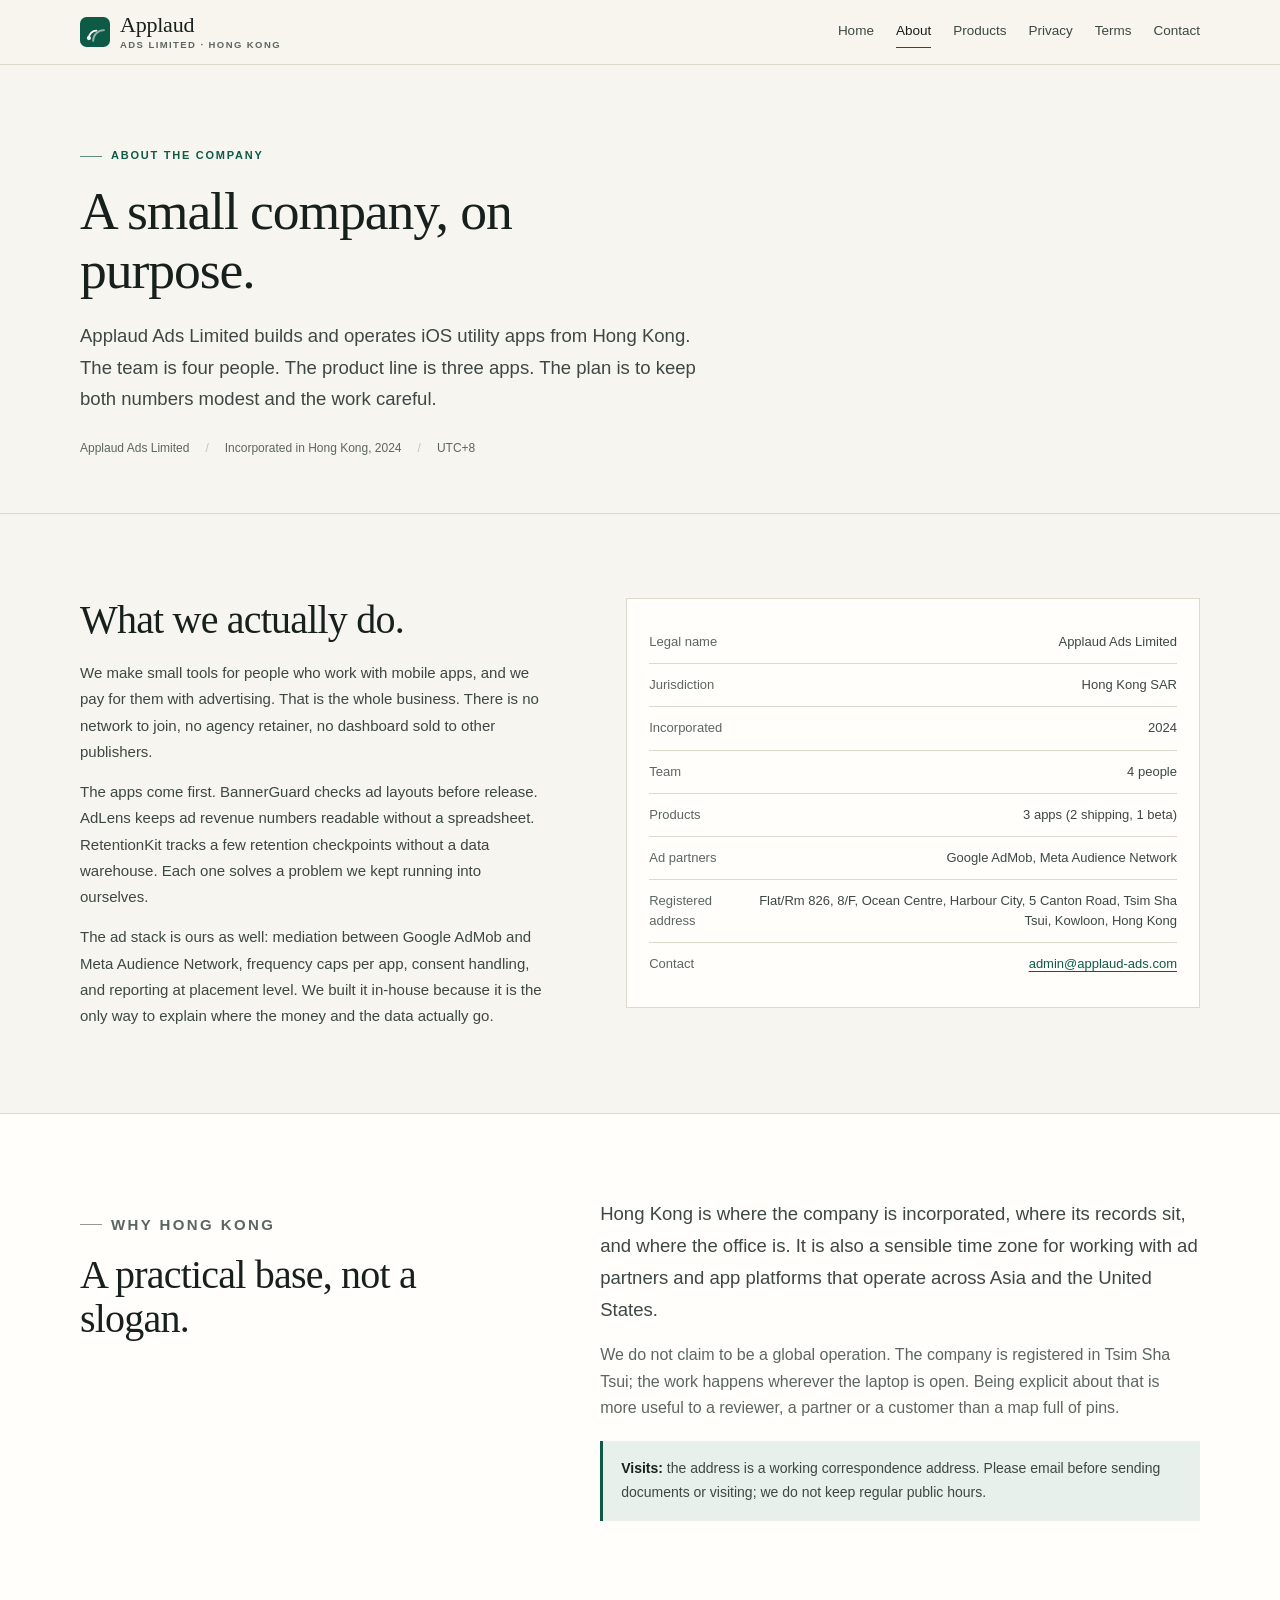
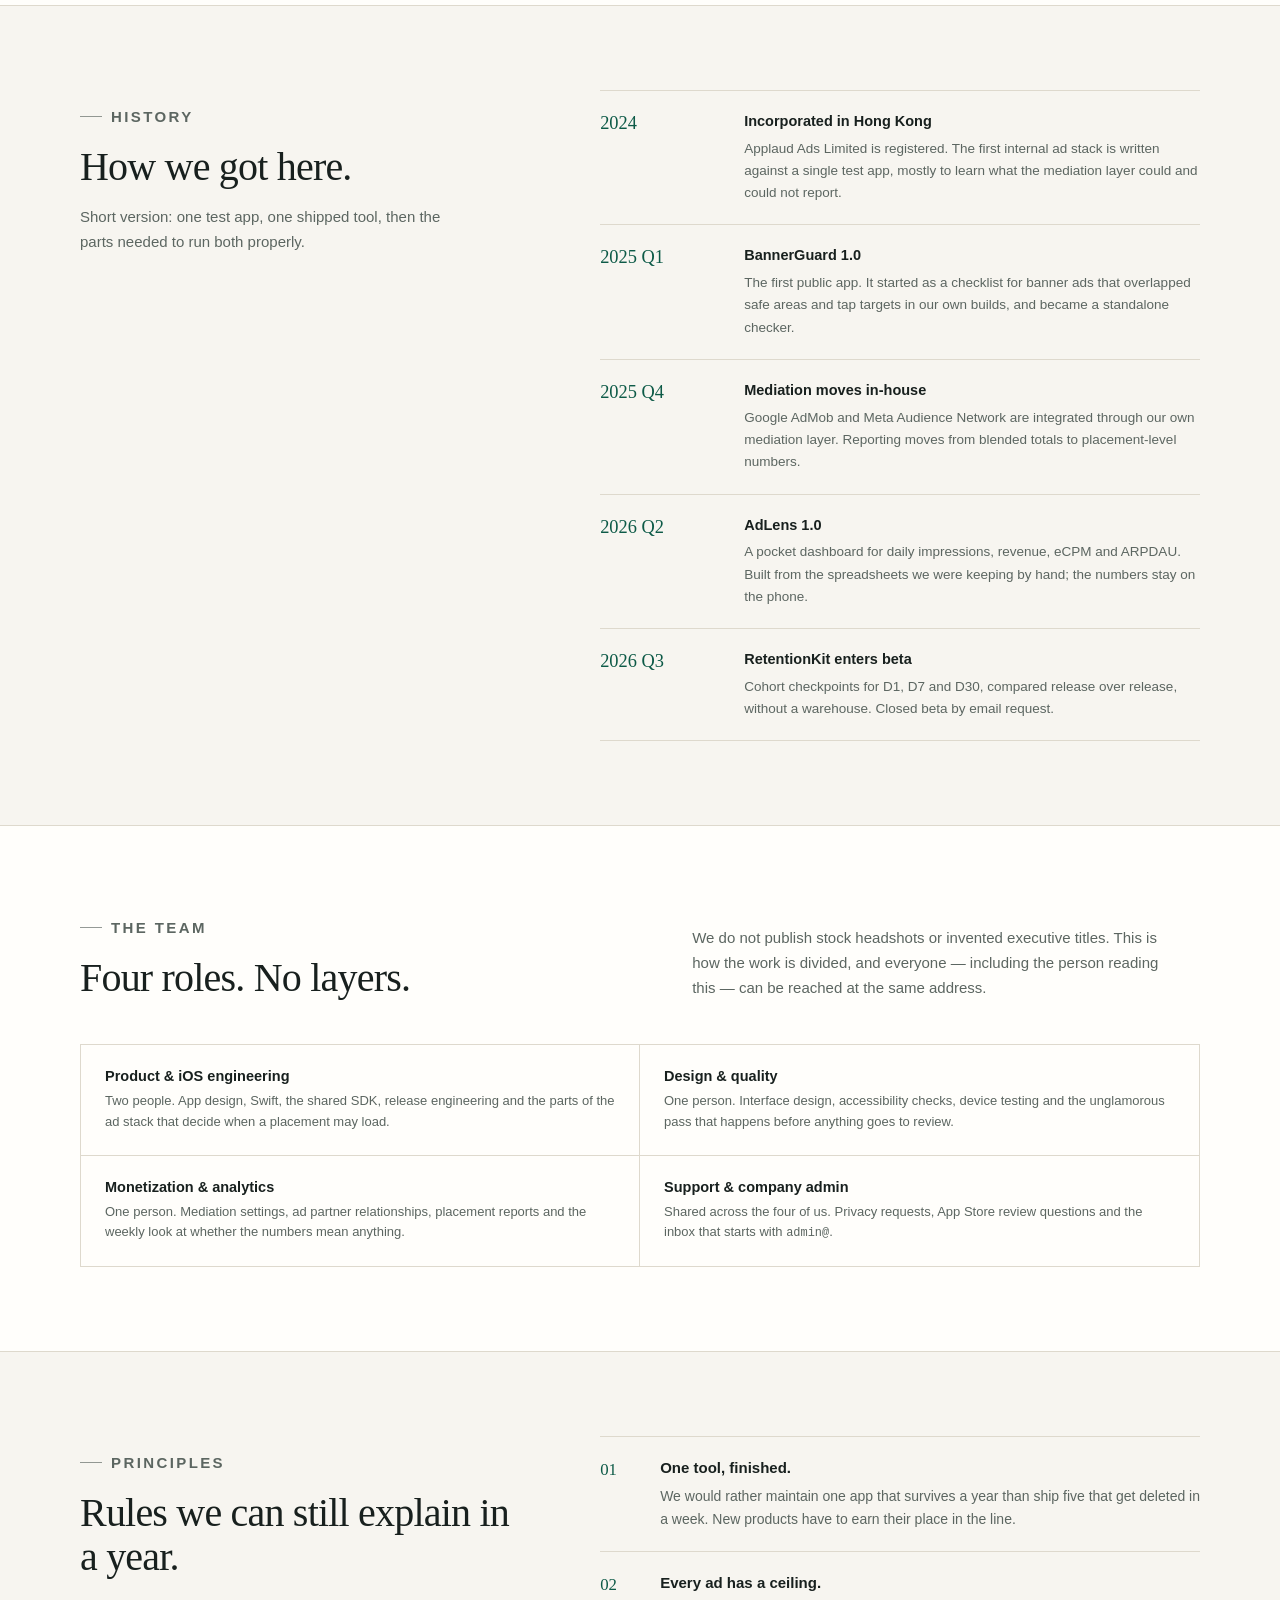
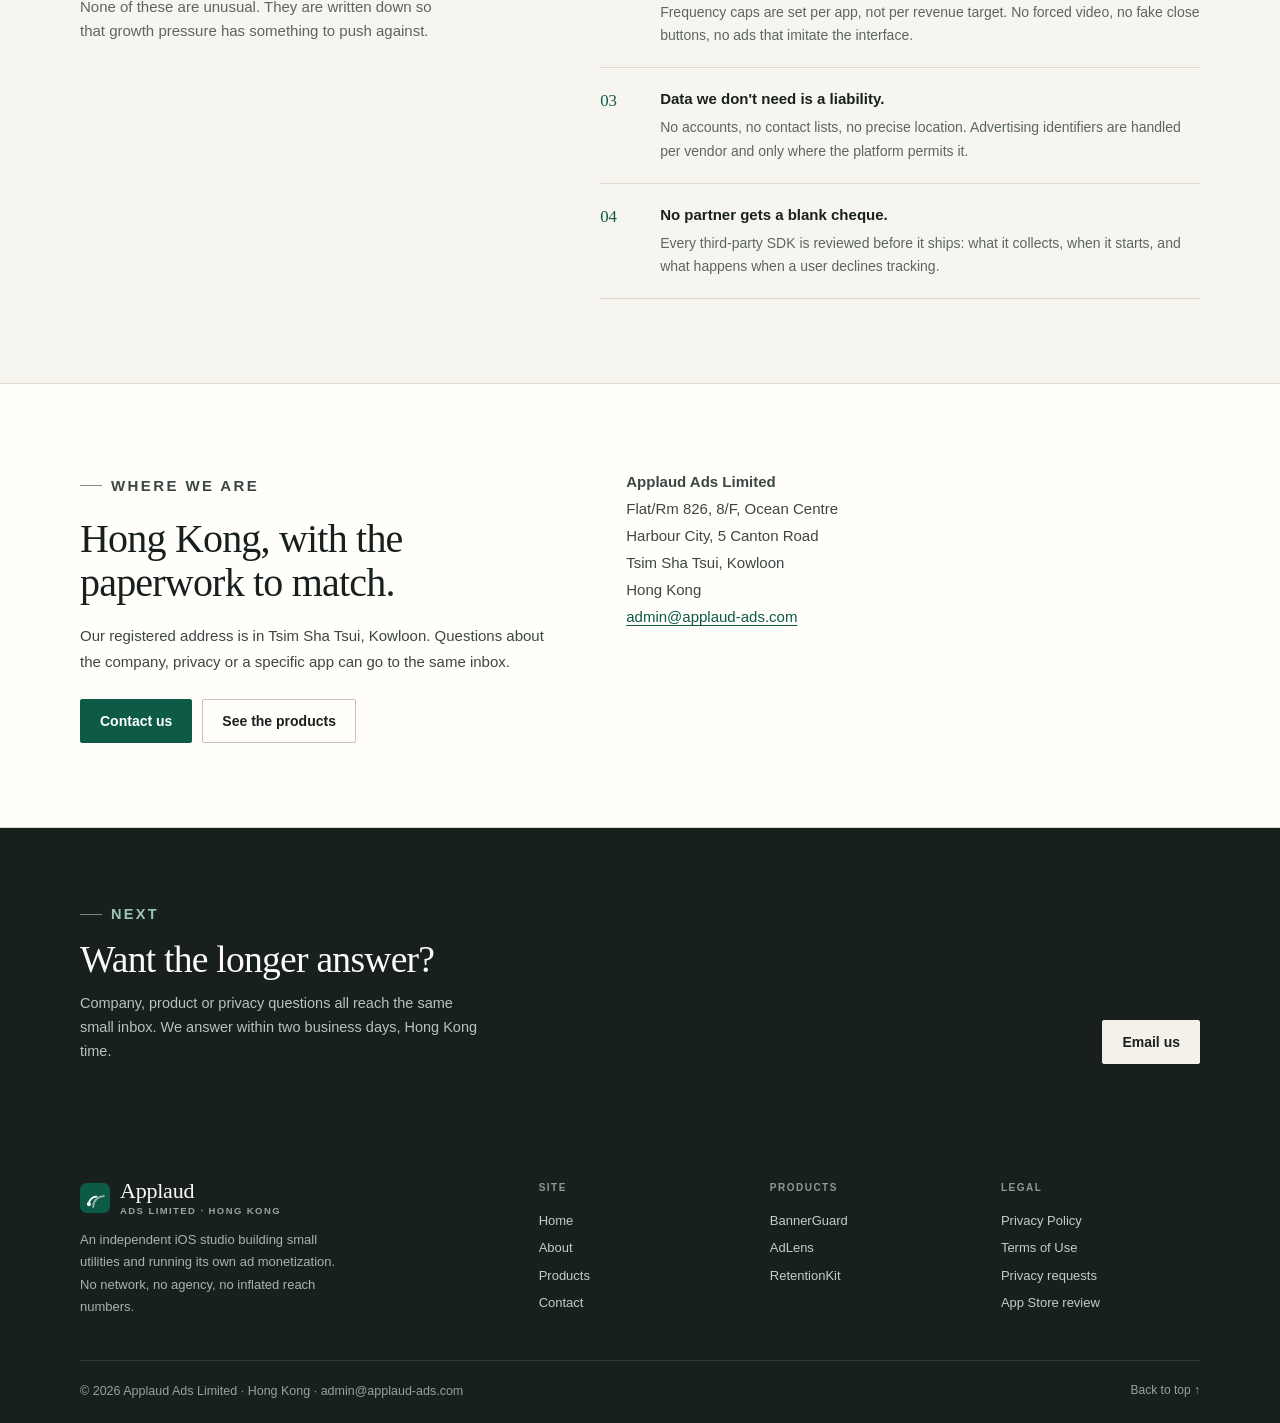
==== about.html @ 91d9319c "Add files via upload" ====
<!DOCTYPE html>
<html lang="en">
<head>
  <meta charset="utf-8">
  <meta name="viewport" content="width=device-width, initial-scale=1">
  <title>About — Applaud Ads Limited</title>
  <meta name="description" content="Applaud Ads Limited is a small Hong Kong company building iOS utility apps and running its own ad monetization. Four people, one office, no inflated reach numbers.">
  <meta name="theme-color" content="#f7f5f0">
  <meta property="og:type" content="website">
  <meta property="og:site_name" content="Applaud Ads Limited">
  <meta property="og:title" content="About — Applaud Ads Limited">
  <meta property="og:description" content="A small Hong Kong company building iOS utility apps and running its own ad monetization.">
  <link rel="icon" href="assets/mark.svg" type="image/svg+xml">
  <link rel="stylesheet" href="assets/styles.css?v=20261018">
</head>
<body id="top">
  <a class="skip-link" href="#main">Skip to content</a>

  <header class="site-header">
    <div class="container header-inner">
      <a class="brand" href="index.html">
        <img src="assets/mark.svg" alt="" width="30" height="30">
        <span>
          <span class="brand-name">Applaud</span>
          <span class="brand-sub">Ads Limited · Hong Kong</span>
        </span>
      </a>
      <nav class="site-nav" aria-label="Primary">
        <a href="index.html">Home</a>
        <a href="about.html" aria-current="page">About</a>
        <a href="products.html">Products</a>
        <a href="privacy.html">Privacy</a>
        <a href="terms.html">Terms</a>
        <a href="contact.html">Contact</a>
      </nav>
    </div>
  </header>

  <main id="main">
    <section class="page-hero">
      <div class="container">
        <p class="eyebrow">About the company</p>
        <h1>A small company, on purpose.</h1>
        <p class="lead">Applaud Ads Limited builds and operates iOS utility apps from Hong Kong. The team is four people. The product line is three apps. The plan is to keep both numbers modest and the work careful.</p>
        <div class="page-hero-meta">
          <span>Applaud Ads Limited</span>
          <span class="sep" aria-hidden="true">/</span>
          <span>Incorporated in Hong Kong, 2024</span>
          <span class="sep" aria-hidden="true">/</span>
          <span>UTC+8</span>
        </div>
      </div>
    </section>

    <section class="section">
      <div class="container about-grid">
        <div>
          <h2>What we actually do.</h2>
          <p>We make small tools for people who work with mobile apps, and we pay for them with advertising. That is the whole business. There is no network to join, no agency retainer, no dashboard sold to other publishers.</p>
          <p>The apps come first. BannerGuard checks ad layouts before release. AdLens keeps ad revenue numbers readable without a spreadsheet. RetentionKit tracks a few retention checkpoints without a data warehouse. Each one solves a problem we kept running into ourselves.</p>
          <p>The ad stack is ours as well: mediation between Google AdMob and Meta Audience Network, frequency caps per app, consent handling, and reporting at placement level. We built it in-house because it is the only way to explain where the money and the data actually go.</p>
        </div>
        <div class="company-card" aria-label="Company details">
          <dl>
            <div class="spec-row">
              <dt>Legal name</dt>
              <dd>Applaud Ads Limited</dd>
            </div>
            <div class="spec-row">
              <dt>Jurisdiction</dt>
              <dd>Hong Kong SAR</dd>
            </div>
            <div class="spec-row">
              <dt>Incorporated</dt>
              <dd>2024</dd>
            </div>
            <div class="spec-row">
              <dt>Team</dt>
              <dd>4 people</dd>
            </div>
            <div class="spec-row">
              <dt>Products</dt>
              <dd>3 apps (2 shipping, 1 beta)</dd>
            </div>
            <div class="spec-row">
              <dt>Ad partners</dt>
              <dd>Google AdMob, Meta Audience Network</dd>
            </div>
            <div class="spec-row">
              <dt>Registered address</dt>
              <dd>Flat/Rm 826, 8/F, Ocean Centre, Harbour City, 5 Canton Road, Tsim Sha Tsui, Kowloon, Hong Kong</dd>
            </div>
            <div class="spec-row">
              <dt>Contact</dt>
              <dd><a href="mailto:admin@applaud-ads.com">admin@applaud-ads.com</a></dd>
            </div>
          </dl>
        </div>
      </div>
    </section>

    <section class="section section--surface">
      <div class="container split">
        <div class="split-head">
          <p class="eyebrow">Why Hong Kong</p>
          <h2>A practical base, not a slogan.</h2>
        </div>
        <div>
          <p class="lead">Hong Kong is where the company is incorporated, where its records sit, and where the office is. It is also a sensible time zone for working with ad partners and app platforms that operate across Asia and the United States.</p>
          <p class="mt-16 muted">We do not claim to be a global operation. The company is registered in Tsim Sha Tsui; the work happens wherever the laptop is open. Being explicit about that is more useful to a reviewer, a partner or a customer than a map full of pins.</p>
          <div class="callout"><strong>Visits:</strong> the address is a working correspondence address. Please email before sending documents or visiting; we do not keep regular public hours.</div>
        </div>
      </div>
    </section>

    <section class="section">
      <div class="container split">
        <div class="split-head">
          <p class="eyebrow">History</p>
          <h2>How we got here.</h2>
          <p>Short version: one test app, one shipped tool, then the parts needed to run both properly.</p>
        </div>
        <ol class="timeline">
          <li>
            <span class="timeline-year">2024</span>
            <div>
              <h3>Incorporated in Hong Kong</h3>
              <p>Applaud Ads Limited is registered. The first internal ad stack is written against a single test app, mostly to learn what the mediation layer could and could not report.</p>
            </div>
          </li>
          <li>
            <span class="timeline-year">2025 Q1</span>
            <div>
              <h3>BannerGuard 1.0</h3>
              <p>The first public app. It started as a checklist for banner ads that overlapped safe areas and tap targets in our own builds, and became a standalone checker.</p>
            </div>
          </li>
          <li>
            <span class="timeline-year">2025 Q4</span>
            <div>
              <h3>Mediation moves in-house</h3>
              <p>Google AdMob and Meta Audience Network are integrated through our own mediation layer. Reporting moves from blended totals to placement-level numbers.</p>
            </div>
          </li>
          <li>
            <span class="timeline-year">2026 Q2</span>
            <div>
              <h3>AdLens 1.0</h3>
              <p>A pocket dashboard for daily impressions, revenue, eCPM and ARPDAU. Built from the spreadsheets we were keeping by hand; the numbers stay on the phone.</p>
            </div>
          </li>
          <li>
            <span class="timeline-year">2026 Q3</span>
            <div>
              <h3>RetentionKit enters beta</h3>
              <p>Cohort checkpoints for D1, D7 and D30, compared release over release, without a warehouse. Closed beta by email request.</p>
            </div>
          </li>
        </ol>
      </div>
    </section>

    <section class="section section--surface">
      <div class="container">
        <div class="section-head">
          <div>
            <p class="eyebrow">The team</p>
            <h2>Four roles. No layers.</h2>
          </div>
          <p>We do not publish stock headshots or invented executive titles. This is how the work is divided, and everyone — including the person reading this — can be reached at the same address.</p>
        </div>

        <div class="role-grid">
          <article class="role">
            <h3>Product &amp; iOS engineering</h3>
            <p>Two people. App design, Swift, the shared SDK, release engineering and the parts of the ad stack that decide when a placement may load.</p>
          </article>
          <article class="role">
            <h3>Design &amp; quality</h3>
            <p>One person. Interface design, accessibility checks, device testing and the unglamorous pass that happens before anything goes to review.</p>
          </article>
          <article class="role">
            <h3>Monetization &amp; analytics</h3>
            <p>One person. Mediation settings, ad partner relationships, placement reports and the weekly look at whether the numbers mean anything.</p>
          </article>
          <article class="role">
            <h3>Support &amp; company admin</h3>
            <p>Shared across the four of us. Privacy requests, App Store review questions and the inbox that starts with <span class="mono">admin@</span>.</p>
          </article>
        </div>
      </div>
    </section>

    <section class="section">
      <div class="container split">
        <div class="split-head">
          <p class="eyebrow">Principles</p>
          <h2>Rules we can still explain in a year.</h2>
          <p>None of these are unusual. They are written down so that growth pressure has something to push against.</p>
        </div>
        <div>
          <div class="principle">
            <span class="principle-num" aria-hidden="true">01</span>
            <div>
              <h3>One tool, finished.</h3>
              <p>We would rather maintain one app that survives a year than ship five that get deleted in a week. New products have to earn their place in the line.</p>
            </div>
          </div>
          <div class="principle">
            <span class="principle-num" aria-hidden="true">02</span>
            <div>
              <h3>Every ad has a ceiling.</h3>
              <p>Frequency caps are set per app, not per revenue target. No forced video, no fake close buttons, no ads that imitate the interface.</p>
            </div>
          </div>
          <div class="principle">
            <span class="principle-num" aria-hidden="true">03</span>
            <div>
              <h3>Data we don't need is a liability.</h3>
              <p>No accounts, no contact lists, no precise location. Advertising identifiers are handled per vendor and only where the platform permits it.</p>
            </div>
          </div>
          <div class="principle">
            <span class="principle-num" aria-hidden="true">04</span>
            <div>
              <h3>No partner gets a blank cheque.</h3>
              <p>Every third-party SDK is reviewed before it ships: what it collects, when it starts, and what happens when a user declines tracking.</p>
            </div>
          </div>
        </div>
      </div>
    </section>

    <section class="section section--surface">
      <div class="container about-grid">
        <div>
          <p class="eyebrow">Where we are</p>
          <h2>Hong Kong, with the paperwork to match.</h2>
          <p>Our registered address is in Tsim Sha Tsui, Kowloon. Questions about the company, privacy or a specific app can go to the same inbox.</p>
          <div class="btn-row mt-24">
            <a class="btn" href="contact.html">Contact us</a>
            <a class="btn btn--ghost" href="products.html">See the products</a>
          </div>
        </div>
        <address class="address">
          <strong>Applaud Ads Limited</strong><br>
          Flat/Rm 826, 8/F, Ocean Centre<br>
          Harbour City, 5 Canton Road<br>
          Tsim Sha Tsui, Kowloon<br>
          Hong Kong<br>
          <a href="mailto:admin@applaud-ads.com">admin@applaud-ads.com</a>
        </address>
      </div>
    </section>

    <section class="cta-band">
      <div class="container cta-band-inner">
        <div>
          <p class="eyebrow">Next</p>
          <h2>Want the longer answer?</h2>
          <p>Company, product or privacy questions all reach the same small inbox. We answer within two business days, Hong Kong time.</p>
        </div>
        <div class="btn-row">
          <a class="btn" href="mailto:admin@applaud-ads.com">Email us</a>
        </div>
      </div>
    </section>
  </main>

  <footer class="site-footer">
    <div class="container">
      <div class="footer-grid">
        <div class="footer-brand">
          <a class="brand" href="index.html">
            <img src="assets/mark.svg" alt="" width="30" height="30">
            <span>
              <span class="brand-name">Applaud</span>
              <span class="brand-sub">Ads Limited · Hong Kong</span>
            </span>
          </a>
          <p>An independent iOS studio building small utilities and running its own ad monetization. No network, no agency, no inflated reach numbers.</p>
        </div>
        <div class="footer-col">
          <h2>Site</h2>
          <a href="index.html">Home</a>
          <a href="about.html">About</a>
          <a href="products.html">Products</a>
          <a href="contact.html">Contact</a>
        </div>
        <div class="footer-col">
          <h2>Products</h2>
          <a href="products.html#banner-guard">BannerGuard</a>
          <a href="products.html#adlens">AdLens</a>
          <a href="products.html#retentionkit">RetentionKit</a>
        </div>
        <div class="footer-col">
          <h2>Legal</h2>
          <a href="privacy.html">Privacy Policy</a>
          <a href="terms.html">Terms of Use</a>
          <a href="contact.html#privacy-requests">Privacy requests</a>
          <a href="contact.html#app-review">App Store review</a>
        </div>
      </div>
      <div class="footer-bottom">
        <p>© 2026 Applaud Ads Limited · Hong Kong · admin@applaud-ads.com</p>
        <a class="back-top" href="#top">Back to top</a>
      </div>
    </div>
  </footer>
</body>
</html>
---- assets/styles.css ----
/* ==========================================================================
   Applaud Ads Limited — static site stylesheet
   Plain CSS. No framework, no JavaScript, no external requests.
   Light editorial theme: warm paper, ink text, one green accent.
   ========================================================================== */

:root {
  --paper: #f7f5f0;
  --paper-2: #efebe2;
  --surface: #fffefb;
  --ink: #18201e;
  --ink-2: #3d4743;
  --muted: #5c6661;
  --line: #ded9cd;
  --line-strong: #c8c2b3;
  --accent: #0d5a47;
  --accent-deep: #08402f;
  --accent-wash: #e8f0eb;
  --warm: #9a6414;
  --max: 1120px;
  --sans: ui-sans-serif, -apple-system, BlinkMacSystemFont, "Segoe UI", Roboto,
    "Helvetica Neue", Arial, "Noto Sans", sans-serif;
  --serif: "Iowan Old Style", "Palatino Linotype", Palatino, "Book Antiqua",
    Georgia, "Times New Roman", serif;
}

*,
*::before,
*::after {
  box-sizing: border-box;
}

html {
  scroll-behavior: smooth;
  -webkit-text-size-adjust: 100%;
  color-scheme: light;
}

body {
  margin: 0;
  background: var(--paper);
  color: var(--ink);
  font-family: var(--sans);
  font-size: 16px;
  line-height: 1.65;
  -webkit-font-smoothing: antialiased;
  -moz-osx-font-smoothing: grayscale;
}

::selection {
  background: var(--accent);
  color: #fff;
}

img,
svg {
  max-width: 100%;
}

h1,
h2,
h3,
h4 {
  font-family: var(--serif);
  font-weight: 400;
  letter-spacing: -0.02em;
  line-height: 1.1;
  margin: 0;
}

h1 {
  font-size: clamp(2.35rem, 5.2vw, 3.85rem);
  max-width: 18ch;
}

h2 {
  font-size: clamp(1.7rem, 3.2vw, 2.5rem);
  max-width: 24ch;
}

h3 {
  font-size: 1.3rem;
  line-height: 1.3;
}

h4 {
  font-size: 1.05rem;
  line-height: 1.4;
}

p {
  margin: 0;
}

a {
  color: var(--accent);
  text-decoration-thickness: 1px;
  text-underline-offset: 3px;
}

a:hover {
  color: var(--accent-deep);
}

ul,
ol {
  margin: 0;
  padding: 0;
}

address {
  font-style: normal;
}

:focus-visible {
  outline: 2px solid var(--accent);
  outline-offset: 3px;
  border-radius: 2px;
}

[id] {
  scroll-margin-top: 96px;
}

/* Layout ------------------------------------------------------------------ */

.container {
  width: min(calc(100% - 40px), var(--max));
  margin-inline: auto;
}

.narrow {
  max-width: 760px;
}

.section {
  padding-block: clamp(48px, 7vw, 84px);
  border-bottom: 1px solid var(--line);
}

.section--flush {
  padding-block: 0;
}

.section--surface {
  background: var(--surface);
}

.section--wash {
  background: var(--accent-wash);
}

.section-head {
  display: grid;
  grid-template-columns: minmax(0, 1fr) minmax(0, 0.9fr);
  gap: 24px 48px;
  align-items: end;
  margin-bottom: clamp(28px, 4vw, 44px);
}

.section-head p {
  color: var(--muted);
  font-size: 15px;
  max-width: 56ch;
}

.section-head--stack {
  display: block;
}

.section-head--stack p {
  margin-top: 14px;
}

.eyebrow {
  display: inline-flex;
  align-items: center;
  gap: 9px;
  margin-bottom: 18px;
  color: var(--accent);
  font-family: var(--sans);
  font-size: 11px;
  font-weight: 600;
  letter-spacing: 0.16em;
  line-height: 1.4;
  text-transform: uppercase;
}

.eyebrow::before {
  content: "";
  width: 22px;
  height: 1px;
  background: currentColor;
  opacity: 0.65;
  flex: none;
}

.lead {
  font-size: clamp(1.02rem, 1.6vw, 1.16rem);
  line-height: 1.72;
  color: var(--ink-2);
}

.muted {
  color: var(--muted);
}

.small {
  font-size: 13px;
}

.mono {
  font-family: ui-monospace, SFMono-Regular, "SF Mono", Consolas,
    "Liberation Mono", monospace;
  font-size: 0.92em;
}

.skip-link {
  position: absolute;
  left: 16px;
  top: -60px;
  z-index: 100;
  padding: 10px 14px;
  background: var(--ink);
  color: #fff;
  font-size: 13px;
  text-decoration: none;
  transition: top 0.15s ease;
}

.skip-link:focus {
  top: 12px;
  color: #fff;
}

/* Buttons & links --------------------------------------------------------- */

.btn {
  display: inline-flex;
  align-items: center;
  justify-content: center;
  gap: 9px;
  min-height: 44px;
  padding: 10px 19px;
  border: 1px solid var(--accent);
  border-radius: 2px;
  background: var(--accent);
  color: #fff;
  font-size: 14px;
  font-weight: 600;
  line-height: 1.3;
  text-decoration: none;
  transition: background 0.18s ease, border-color 0.18s ease,
    color 0.18s ease;
}

.btn:hover {
  background: var(--accent-deep);
  border-color: var(--accent-deep);
  color: #fff;
}

.btn--ghost {
  background: transparent;
  border-color: var(--line-strong);
  color: var(--ink);
}

.btn--ghost:hover {
  background: var(--surface);
  border-color: var(--ink);
  color: var(--ink);
}

.btn-row {
  display: flex;
  flex-wrap: wrap;
  gap: 10px;
}

.text-link {
  display: inline-flex;
  align-items: center;
  gap: 7px;
  font-size: 14px;
  font-weight: 600;
  text-decoration: none;
  border-bottom: 1px solid color-mix(in srgb, var(--accent) 35%, transparent);
  padding-bottom: 2px;
}

.text-link::after {
  content: "\2192";
  transition: transform 0.18s ease;
}

.text-link:hover::after {
  transform: translateX(3px);
}

.text-link--plain {
  border-bottom: 0;
  font-weight: 500;
}

/* Header ------------------------------------------------------------------ */

.site-header {
  position: sticky;
  top: 0;
  z-index: 50;
  background: rgba(247, 245, 240, 0.96);
  border-bottom: 1px solid var(--line);
}

@supports (backdrop-filter: blur(8px)) {
  .site-header {
    background: rgba(247, 245, 240, 0.88);
    backdrop-filter: saturate(140%) blur(8px);
  }
}

.header-inner {
  display: flex;
  align-items: center;
  justify-content: space-between;
  gap: 24px;
  padding-block: 14px;
}

.brand {
  display: inline-flex;
  align-items: center;
  gap: 10px;
  color: var(--ink);
  text-decoration: none;
  flex: none;
}

.brand:hover {
  color: var(--ink);
}

.brand img {
  display: block;
  width: 30px;
  height: 30px;
}

.brand-name {
  display: block;
  font-family: var(--serif);
  font-size: 22px;
  letter-spacing: -0.01em;
  line-height: 1;
}

.brand-sub {
  display: block;
  margin-top: 4px;
  color: var(--muted);
  font-size: 9.5px;
  font-weight: 600;
  letter-spacing: 0.15em;
  line-height: 1;
  text-transform: uppercase;
}

.site-nav {
  display: flex;
  flex-wrap: wrap;
  justify-content: flex-end;
  gap: 2px 22px;
}

.site-nav a {
  padding: 6px 0;
  border-bottom: 1px solid transparent;
  color: var(--ink-2);
  font-size: 13.5px;
  line-height: 1.4;
  text-decoration: none;
}

.site-nav a:hover {
  color: var(--accent);
}

.site-nav a[aria-current="page"] {
  color: var(--ink);
  border-bottom-color: var(--accent);
}

/* Hero -------------------------------------------------------------------- */

.hero {
  padding-block: clamp(46px, 7vw, 82px) clamp(40px, 6vw, 68px);
}

.hero-grid {
  display: grid;
  grid-template-columns: minmax(0, 1.3fr) minmax(280px, 0.7fr);
  gap: clamp(32px, 5vw, 72px);
  align-items: start;
}

.hero h1 {
  margin-bottom: 22px;
}

.hero .lead {
  max-width: 54ch;
  margin-bottom: 28px;
}

.hero-note {
  display: flex;
  align-items: flex-start;
  gap: 9px;
  max-width: 52ch;
  margin-top: 22px;
  color: var(--muted);
  font-size: 13px;
  line-height: 1.6;
}

.hero-note::before {
  content: "";
  flex: none;
  width: 5px;
  height: 5px;
  margin-top: 8px;
  border-radius: 50%;
  background: var(--accent);
}

.status {
  display: inline-flex;
  align-items: center;
  gap: 7px;
  padding: 5px 10px;
  border: 1px solid var(--line);
  border-radius: 999px;
  background: var(--surface);
  color: var(--ink-2);
  font-size: 11.5px;
  font-weight: 500;
  letter-spacing: 0.02em;
  line-height: 1.4;
  white-space: nowrap;
}

.status::before {
  content: "";
  width: 6px;
  height: 6px;
  border-radius: 50%;
  background: var(--accent);
}

.status--warm::before {
  background: var(--warm);
}

/* Fact sheet -------------------------------------------------------------- */

.fact-card {
  border: 1px solid var(--line);
  background: var(--surface);
  padding: 22px 24px 8px;
}

.fact-card-title {
  display: flex;
  align-items: center;
  justify-content: space-between;
  gap: 12px;
  margin-bottom: 4px;
  padding-bottom: 14px;
  border-bottom: 1px solid var(--line-strong);
}

.fact-card-title h2 {
  font-family: var(--sans);
  font-size: 10.5px;
  font-weight: 600;
  letter-spacing: 0.16em;
  line-height: 1.4;
  text-transform: uppercase;
  color: var(--muted);
}

.fact-list {
  margin: 0;
}

.fact-row {
  display: grid;
  grid-template-columns: 92px minmax(0, 1fr);
  gap: 12px;
  padding: 11px 0;
  border-bottom: 1px solid var(--line);
  font-size: 13px;
  line-height: 1.55;
}

.fact-row:last-child {
  border-bottom: 0;
}

.fact-row dt {
  color: var(--muted);
  font-size: 10.5px;
  font-weight: 600;
  letter-spacing: 0.1em;
  line-height: 1.9;
  text-transform: uppercase;
}

.fact-row dd {
  margin: 0;
  color: var(--ink-2);
}

/* Stat strip -------------------------------------------------------------- */

.stat-strip {
  display: grid;
  grid-template-columns: repeat(4, minmax(0, 1fr));
  background: var(--surface);
  border-block: 1px solid var(--line);
}

.stat {
  padding: 20px 24px;
  border-right: 1px solid var(--line);
}

.stat:last-child {
  border-right: 0;
}

.stat b {
  display: block;
  font-family: var(--serif);
  font-size: 1.9rem;
  font-weight: 400;
  letter-spacing: -0.02em;
  line-height: 1;
}

.stat span {
  display: block;
  margin-top: 7px;
  color: var(--muted);
  font-size: 10.5px;
  font-weight: 600;
  letter-spacing: 0.13em;
  line-height: 1.5;
  text-transform: uppercase;
}

/* Feature cards ----------------------------------------------------------- */

.card-grid {
  display: grid;
  grid-template-columns: repeat(3, minmax(0, 1fr));
  border: 1px solid var(--line);
  background: var(--surface);
}

.feature {
  position: relative;
  display: flex;
  flex-direction: column;
  padding: 28px 26px 26px;
  border-right: 1px solid var(--line);
}

.feature:last-child {
  border-right: 0;
}

.feature-index {
  position: absolute;
  top: 25px;
  right: 26px;
  color: var(--line-strong);
  font-family: var(--serif);
  font-size: 1.1rem;
  line-height: 1;
}

.icon {
  display: block;
  width: 24px;
  height: 24px;
  margin-bottom: 24px;
  color: var(--accent);
}

.feature h3 {
  margin-bottom: 10px;
}

.feature p {
  color: var(--muted);
  font-size: 14.5px;
  line-height: 1.65;
}

.feature-meta {
  margin-top: 18px;
  padding-top: 14px;
  border-top: 1px solid var(--line);
  color: var(--ink-2);
  font-size: 12.5px;
  line-height: 1.6;
}

.feature-meta span {
  display: block;
  margin-bottom: 3px;
  color: var(--muted);
  font-size: 10px;
  font-weight: 600;
  letter-spacing: 0.12em;
  text-transform: uppercase;
}

/* Product cards ----------------------------------------------------------- */

.product-grid {
  display: grid;
  grid-template-columns: repeat(3, minmax(0, 1fr));
  gap: 18px;
}

.product-card {
  display: flex;
  flex-direction: column;
  padding: 24px;
  border: 1px solid var(--line);
  background: var(--surface);
  transition: border-color 0.18s ease, transform 0.18s ease;
}

.product-card:hover {
  border-color: var(--line-strong);
  transform: translateY(-2px);
}

.product-top {
  display: flex;
  align-items: flex-start;
  justify-content: space-between;
  gap: 10px;
  margin-bottom: 22px;
}

.product-name {
  font-family: var(--serif);
  font-size: 1.5rem;
  line-height: 1.1;
}

.product-tagline {
  margin-bottom: 12px;
  font-family: var(--serif);
  font-size: 1.12rem;
  line-height: 1.35;
  color: var(--ink);
}

.product-card p {
  color: var(--muted);
  font-size: 14px;
  line-height: 1.65;
}

.product-foot {
  display: flex;
  align-items: center;
  justify-content: space-between;
  gap: 12px;
  margin-top: auto;
  padding-top: 22px;
}

.product-spec {
  color: var(--muted);
  font-size: 11.5px;
  letter-spacing: 0.02em;
}

/* Split / principles ------------------------------------------------------ */

.split {
  display: grid;
  grid-template-columns: minmax(0, 0.85fr) minmax(0, 1.15fr);
  gap: clamp(32px, 6vw, 80px);
  align-items: start;
}

.split-head p {
  margin-top: 16px;
  color: var(--muted);
  font-size: 15px;
  max-width: 44ch;
}

.principle {
  display: grid;
  grid-template-columns: 42px minmax(0, 1fr);
  gap: 18px;
  padding: 20px 0;
  border-top: 1px solid var(--line);
}

.principle:last-child {
  border-bottom: 1px solid var(--line);
}

.principle-num {
  color: var(--accent);
  font-family: var(--serif);
  font-size: 1.05rem;
  line-height: 1.5;
}

.principle h3 {
  margin-bottom: 6px;
  font-family: var(--sans);
  font-size: 15px;
  font-weight: 650;
  letter-spacing: 0;
  line-height: 1.5;
}

.principle p {
  color: var(--muted);
  font-size: 14px;
  line-height: 1.65;
}

/* Log --------------------------------------------------------------------- */

.log {
  border-top: 1px solid var(--line-strong);
}

.log-row {
  display: grid;
  grid-template-columns: 120px minmax(0, 1fr);
  gap: 24px;
  padding: 15px 0;
  border-bottom: 1px solid var(--line);
}

.log-date {
  color: var(--muted);
  font-family: ui-monospace, SFMono-Regular, Consolas, monospace;
  font-size: 11.5px;
  letter-spacing: 0.02em;
  line-height: 1.8;
}

.log-row p {
  color: var(--ink-2);
  font-size: 14px;
}

/* Contrast (what we are / not) ------------------------------------------- */

.contrast {
  display: grid;
  grid-template-columns: 1fr 1fr;
  border: 1px solid var(--line);
  background: var(--surface);
}

.contrast > div {
  padding: 28px;
}

.contrast > div + div {
  border-left: 1px solid var(--line);
}

.contrast h2 {
  margin-bottom: 16px;
  font-family: var(--sans);
  font-size: 11px;
  font-weight: 600;
  letter-spacing: 0.15em;
  line-height: 1.4;
  text-transform: uppercase;
  color: var(--muted);
}

.check-list {
  list-style: none;
}

.check-list li {
  position: relative;
  margin: 9px 0;
  padding-left: 23px;
  color: var(--ink-2);
  font-size: 14.5px;
  line-height: 1.6;
}

.check-list li::before {
  position: absolute;
  left: 0;
  top: 0;
  color: var(--accent);
  font-size: 13px;
}

.check-list--yes li::before {
  content: "\2713";
}

.check-list--no li::before {
  content: "\2014";
  color: var(--muted);
}

/* CTA band ---------------------------------------------------------------- */

.cta-band {
  background: var(--ink);
  color: #e7e9e5;
  padding-block: clamp(40px, 6vw, 64px);
}

.cta-band-inner {
  display: flex;
  flex-wrap: wrap;
  align-items: flex-end;
  justify-content: space-between;
  gap: 28px;
}

.cta-band .eyebrow {
  color: #9dc5b5;
  margin-bottom: 14px;
}

.cta-band h2 {
  max-width: 22ch;
  color: #fbfaf6;
  font-size: clamp(1.65rem, 3vw, 2.35rem);
}

.cta-band p {
  max-width: 50ch;
  margin-top: 12px;
  color: #b8c1bc;
  font-size: 14.5px;
}

.cta-band .btn {
  border-color: #f3f1ea;
  background: #f3f1ea;
  color: var(--ink);
}

.cta-band .btn:hover {
  background: #fff;
  border-color: #fff;
  color: var(--ink);
}

/* Page hero --------------------------------------------------------------- */

.page-hero {
  padding-block: clamp(44px, 6.5vw, 74px) clamp(34px, 5vw, 54px);
  border-bottom: 1px solid var(--line);
}

.page-hero h1 {
  font-size: clamp(2.2rem, 4.6vw, 3.35rem);
  max-width: 20ch;
}

.page-hero .lead {
  max-width: 62ch;
  margin-top: 20px;
}

.page-hero-meta {
  display: flex;
  flex-wrap: wrap;
  align-items: center;
  gap: 10px 16px;
  margin-top: 24px;
  color: var(--muted);
  font-size: 12px;
}

.page-hero-meta .sep {
  color: var(--line-strong);
}

/* Product detail ---------------------------------------------------------- */

.product-block {
  padding-block: clamp(40px, 6vw, 64px);
  border-bottom: 1px solid var(--line);
}

.product-block:last-of-type {
  border-bottom: 0;
  padding-bottom: 0;
}

.product-head {
  display: grid;
  grid-template-columns: minmax(0, 1.15fr) minmax(280px, 0.85fr);
  gap: clamp(28px, 5vw, 64px);
  align-items: start;
}

.product-head h2 {
  margin: 4px 0 10px;
  font-size: clamp(2rem, 4vw, 2.9rem);
  max-width: none;
}

.product-head .lead {
  margin-bottom: 16px;
}

.product-body {
  margin-top: 8px;
  color: var(--muted);
  font-size: 14.5px;
  line-height: 1.7;
}

.tag-row {
  display: flex;
  flex-wrap: wrap;
  gap: 7px;
  margin-top: 20px;
}

.tag {
  padding: 4px 9px;
  border: 1px solid var(--line);
  border-radius: 2px;
  background: var(--paper);
  color: var(--muted);
  font-size: 10.5px;
  font-weight: 600;
  letter-spacing: 0.08em;
  line-height: 1.5;
  text-transform: uppercase;
}

.spec-panel {
  border: 1px solid var(--line);
  background: var(--surface);
  padding: 18px 22px 6px;
}

.spec-panel h3 {
  margin-bottom: 6px;
  font-family: var(--sans);
  font-size: 10.5px;
  font-weight: 600;
  letter-spacing: 0.15em;
  line-height: 1.5;
  text-transform: uppercase;
  color: var(--muted);
}

.spec-row {
  display: flex;
  align-items: baseline;
  justify-content: space-between;
  gap: 16px;
  padding: 9px 0;
  border-bottom: 1px solid var(--line);
  font-size: 13px;
  line-height: 1.55;
}

.spec-row:last-child {
  border-bottom: 0;
}

.spec-row dt {
  color: var(--muted);
}

.spec-row dd {
  margin: 0;
  text-align: right;
  color: var(--ink-2);
}

.detail-grid {
  display: grid;
  grid-template-columns: 1fr 1fr;
  gap: clamp(24px, 4vw, 56px);
  margin-top: clamp(28px, 4vw, 42px);
  padding-top: clamp(24px, 4vw, 34px);
  border-top: 1px solid var(--line);
}

.detail-grid h3 {
  margin-bottom: 12px;
  font-family: var(--sans);
  font-size: 11px;
  font-weight: 600;
  letter-spacing: 0.14em;
  line-height: 1.5;
  text-transform: uppercase;
  color: var(--muted);
}

.detail-grid p,
.detail-grid li {
  color: var(--ink-2);
  font-size: 14px;
  line-height: 1.7;
}

.detail-grid ul {
  list-style: none;
}

.detail-grid li {
  position: relative;
  margin: 7px 0;
  padding-left: 17px;
}

.detail-grid li::before {
  content: "";
  position: absolute;
  left: 0;
  top: 10px;
  width: 4px;
  height: 4px;
  border-radius: 50%;
  background: var(--accent);
}

/* Tables ------------------------------------------------------------------ */

.table-wrap {
  overflow-x: auto;
  border: 1px solid var(--line);
  background: var(--surface);
}

table.data {
  width: 100%;
  border-collapse: collapse;
  font-size: 13.5px;
  line-height: 1.6;
}

table.data caption {
  padding: 14px 16px;
  border-bottom: 1px solid var(--line);
  color: var(--muted);
  font-size: 12px;
  text-align: left;
  caption-side: top;
}

table.data th {
  padding: 11px 16px;
  border-bottom: 1px solid var(--line-strong);
  background: var(--paper-2);
  color: var(--muted);
  font-size: 10.5px;
  font-weight: 600;
  letter-spacing: 0.1em;
  text-align: left;
  text-transform: uppercase;
  vertical-align: bottom;
}

table.data td {
  padding: 13px 16px;
  border-bottom: 1px solid var(--line);
  color: var(--ink-2);
  vertical-align: top;
}

table.data tr:last-child td {
  border-bottom: 0;
}

table.data td strong {
  color: var(--ink);
  font-weight: 600;
}

table.data .nowrap {
  white-space: nowrap;
}

/* FAQ --------------------------------------------------------------------- */

.faq-list {
  border-top: 1px solid var(--line-strong);
}

details.faq {
  border-bottom: 1px solid var(--line);
}

details.faq summary {
  display: flex;
  align-items: flex-start;
  justify-content: space-between;
  gap: 24px;
  padding: 17px 0;
  color: var(--ink);
  cursor: pointer;
  font-size: 15px;
  font-weight: 600;
  line-height: 1.5;
  list-style: none;
}

details.faq summary::-webkit-details-marker {
  display: none;
}

details.faq summary::after {
  content: "+";
  flex: none;
  color: var(--accent);
  font-family: var(--sans);
  font-size: 19px;
  font-weight: 400;
  line-height: 1.2;
}

details.faq[open] summary::after {
  content: "\2212";
}

details.faq p {
  max-width: 72ch;
  padding: 0 0 20px;
  color: var(--muted);
  font-size: 14px;
  line-height: 1.7;
}

details.faq p + p {
  padding-top: 0;
  margin-top: -8px;
}

details.faq a {
  color: var(--accent);
}

/* Callouts, notes --------------------------------------------------------- */

.callout {
  margin-top: 20px;
  padding: 16px 18px;
  border-left: 3px solid var(--accent);
  background: var(--accent-wash);
  color: var(--ink-2);
  font-size: 14px;
  line-height: 1.7;
}

.callout strong {
  color: var(--ink);
}

.summary-box {
  margin-top: 26px;
  padding: 24px 26px;
  border: 1px solid var(--line);
  background: var(--surface);
}

.summary-box h2 {
  margin-bottom: 12px;
  font-family: var(--sans);
  font-size: 11px;
  font-weight: 600;
  letter-spacing: 0.15em;
  line-height: 1.5;
  text-transform: uppercase;
  color: var(--accent);
}

.summary-box ul {
  list-style: none;
}

.summary-box li {
  position: relative;
  margin: 7px 0;
  padding-left: 20px;
  color: var(--ink-2);
  font-size: 14px;
  line-height: 1.65;
}

.summary-box li::before {
  content: "";
  position: absolute;
  left: 0;
  top: 9px;
  width: 5px;
  height: 5px;
  border-radius: 50%;
  border: 1px solid var(--accent);
}

/* About ------------------------------------------------------------------- */

.about-grid {
  display: grid;
  grid-template-columns: minmax(0, 0.9fr) minmax(0, 1.1fr);
  gap: clamp(32px, 6vw, 80px);
  align-items: start;
}

.about-grid h2 {
  margin-bottom: 18px;
}

.about-grid p + p {
  margin-top: 14px;
}

.about-grid p {
  color: var(--ink-2);
  font-size: 15px;
  line-height: 1.75;
}

.company-card {
  border: 1px solid var(--line);
  background: var(--surface);
  padding: 6px 22px;
}

.company-card .spec-row {
  padding: 11px 0;
}

.role-grid {
  display: grid;
  grid-template-columns: repeat(2, minmax(0, 1fr));
  border: 1px solid var(--line);
  background: var(--surface);
}

.role {
  padding: 22px 24px;
  border-bottom: 1px solid var(--line);
}

.role:nth-child(odd) {
  border-right: 1px solid var(--line);
}

.role:nth-last-child(-n + 2) {
  border-bottom: 0;
}

.role h3 {
  margin-bottom: 5px;
  font-family: var(--sans);
  font-size: 14.5px;
  font-weight: 650;
  letter-spacing: 0;
}

.role p {
  color: var(--muted);
  font-size: 13px;
  line-height: 1.6;
}

.timeline {
  list-style: none;
}

.timeline li {
  display: grid;
  grid-template-columns: 120px minmax(0, 1fr);
  gap: 24px;
  padding: 20px 0;
  border-top: 1px solid var(--line);
}

.timeline li:last-child {
  border-bottom: 1px solid var(--line);
}

.timeline-year {
  color: var(--accent);
  font-family: var(--serif);
  font-size: 1.15rem;
  line-height: 1.4;
}

.timeline h3 {
  margin-bottom: 5px;
  font-family: var(--sans);
  font-size: 14.5px;
  font-weight: 650;
  letter-spacing: 0;
  line-height: 1.5;
}

.timeline p {
  color: var(--muted);
  font-size: 13.5px;
  line-height: 1.65;
}

/* Contact ----------------------------------------------------------------- */

.contact-grid {
  display: grid;
  grid-template-columns: minmax(0, 1.05fr) minmax(0, 0.95fr);
  border: 1px solid var(--line);
  background: var(--surface);
}

.contact-main,
.contact-side {
  padding: clamp(24px, 4vw, 36px);
}

.contact-side {
  border-left: 1px solid var(--line);
  background: var(--paper-2);
}

.contact-label {
  margin-bottom: 12px;
  color: var(--muted);
  font-size: 10.5px;
  font-weight: 600;
  letter-spacing: 0.14em;
  line-height: 1.5;
  text-transform: uppercase;
}

.email-link {
  display: inline-block;
  font-family: var(--serif);
  font-size: clamp(1.45rem, 3vw, 2rem);
  letter-spacing: -0.02em;
  line-height: 1.25;
  text-decoration: none;
  border-bottom: 1px solid var(--line-strong);
  padding-bottom: 5px;
  overflow-wrap: anywhere;
}

.contact-main p {
  margin-top: 16px;
  color: var(--muted);
  font-size: 14px;
  line-height: 1.7;
}

.contact-list {
  margin-top: 26px;
  border-top: 1px solid var(--line);
}

.contact-list a,
.contact-list span {
  display: block;
}

.contact-item {
  padding: 13px 0;
  border-bottom: 1px solid var(--line);
}

.contact-item b {
  display: block;
  margin-bottom: 3px;
  color: var(--ink);
  font-size: 13px;
  font-weight: 600;
  letter-spacing: 0;
}

.contact-item span {
  color: var(--muted);
  font-size: 13px;
  line-height: 1.6;
  text-decoration: none;
}

.contact-item a {
  display: inline-block;
  margin-top: 5px;
  color: var(--accent);
  font-size: 13px;
  font-weight: 500;
  line-height: 1.6;
  text-decoration: underline;
  text-decoration-thickness: 1px;
  text-underline-offset: 3px;
}

.contact-item a:hover {
  color: var(--accent);
}

.address {
  color: var(--ink-2);
  font-size: 15px;
  line-height: 1.8;
}

.contact-side .address {
  margin-bottom: 18px;
}

.coordinates {
  padding-top: 16px;
  border-top: 1px solid var(--line-strong);
  color: var(--muted);
  font-family: ui-monospace, SFMono-Regular, Consolas, monospace;
  font-size: 11.5px;
  letter-spacing: 0.02em;
}

.contact-side p {
  margin-top: 12px;
  color: var(--muted);
  font-size: 13px;
  line-height: 1.7;
}

/* Policy -------------------------------------------------------------- */

.policy-grid {
  display: grid;
  grid-template-columns: 232px minmax(0, 1fr);
  gap: clamp(32px, 6vw, 70px);
  align-items: start;
}

.toc {
  position: sticky;
  top: 92px;
  padding-top: 4px;
  font-size: 12.5px;
  line-height: 1.5;
}

.toc h2 {
  margin-bottom: 12px;
  font-family: var(--sans);
  font-size: 10.5px;
  font-weight: 600;
  letter-spacing: 0.14em;
  line-height: 1.5;
  text-transform: uppercase;
  color: var(--muted);
}

.toc ol {
  list-style: none;
  border-top: 1px solid var(--line);
}

.toc li {
  border-bottom: 1px solid var(--line);
}

.toc a {
  display: block;
  padding: 7px 0;
  color: var(--muted);
  text-decoration: none;
}

.toc a:hover {
  color: var(--accent);
}

.prose {
  max-width: 760px;
}

.prose > p {
  margin-top: 14px;
  color: var(--ink-2);
  font-size: 15px;
  line-height: 1.75;
}

.prose h2 {
  margin-top: 42px;
  padding-top: 26px;
  border-top: 1px solid var(--line);
  font-size: 1.55rem;
  max-width: none;
}

.prose h3 {
  margin-top: 24px;
  font-family: var(--sans);
  font-size: 14.5px;
  font-weight: 650;
  letter-spacing: 0;
  line-height: 1.5;
}

.prose p + p {
  margin-top: 12px;
}

.prose ul,
.prose ol {
  margin-top: 12px;
  padding-left: 22px;
}

.prose ul li,
.prose ol li {
  margin: 7px 0;
  padding-left: 2px;
  color: var(--ink-2);
  font-size: 14.5px;
  line-height: 1.7;
}

.prose ul li::marker {
  color: var(--accent);
}

.prose a {
  color: var(--accent);
}

.prose table {
  margin-top: 16px;
}

.prose .table-wrap {
  margin-top: 16px;
}

.prose .callout {
  margin-top: 18px;
}

.prose .summary-box {
  margin-top: 20px;
}

.prose .summary-box h2 {
  margin: 0 0 12px;
  padding-top: 0;
  border-top: 0;
  color: var(--accent);
  font-family: var(--sans);
  font-size: 11px;
  font-weight: 600;
  letter-spacing: 0.15em;
  line-height: 1.5;
  text-transform: uppercase;
}

.prose .summary-box ul {
  margin-top: 0;
  padding-left: 0;
  list-style: none;
}

.prose .summary-box li {
  padding-left: 20px;
  font-size: 14px;
  line-height: 1.65;
}

.prose .summary-box li::before {
  content: "";
}

.prose-footer {
  margin-top: 40px;
  padding-top: 20px;
  border-top: 1px solid var(--line-strong);
  color: var(--muted);
  font-size: 12.5px;
  line-height: 1.7;
}

/* Footer ------------------------------------------------------------------ */

.site-footer {
  background: var(--ink);
  color: #c3ccc7;
  padding-block: 52px 22px;
}

.footer-grid {
  display: grid;
  grid-template-columns: minmax(0, 1.5fr) repeat(3, minmax(0, 0.7fr));
  gap: 32px;
}

.footer-brand {
  padding-right: 24px;
}

.footer-brand .brand {
  color: #fbfaf6;
  margin-bottom: 14px;
}

.footer-brand .brand:hover {
  color: #fff;
}

.footer-brand .brand-sub {
  color: #98a49e;
}

.footer-brand p {
  max-width: 38ch;
  color: #a8b3ad;
  font-size: 13px;
  line-height: 1.7;
}

.footer-col h2 {
  margin-bottom: 12px;
  color: #8e9a94;
  font-family: var(--sans);
  font-size: 10px;
  font-weight: 600;
  letter-spacing: 0.15em;
  line-height: 1.5;
  text-transform: uppercase;
}

.footer-col a {
  display: block;
  padding: 4px 0;
  color: #c3ccc7;
  font-size: 13px;
  line-height: 1.5;
  text-decoration: none;
}

.footer-col a:hover {
  color: #fff;
}

.footer-bottom {
  display: flex;
  flex-wrap: wrap;
  align-items: center;
  justify-content: space-between;
  gap: 10px 24px;
  margin-top: 42px;
  padding-top: 20px;
  border-top: 1px solid #313b37;
  color: #96a29c;
  font-size: 12.5px;
  line-height: 1.6;
}

.footer-bottom a {
  color: #96a29c;
  text-decoration: none;
}

.footer-bottom a:hover {
  color: #fff;
  text-decoration: underline;
}

.back-top {
  color: #96a29c;
  font-size: 12px;
  text-decoration: none;
  white-space: nowrap;
}

.back-top::after {
  content: " \2191";
}

/* Utilities --------------------------------------------------------------- */

.mt-0 {
  margin-top: 0;
}

.mt-8 {
  margin-top: 8px;
}

.mt-16 {
  margin-top: 16px;
}

.mt-24 {
  margin-top: 24px;
}

.mt-32 {
  margin-top: 32px;
}

.mt-40 {
  margin-top: 40px;
}

.rule {
  height: 1px;
  margin-block: 30px;
  border: 0;
  background: var(--line);
}

.hide-visually {
  position: absolute;
  width: 1px;
  height: 1px;
  padding: 0;
  margin: -1px;
  overflow: hidden;
  clip: rect(0 0 0 0);
  white-space: nowrap;
  border: 0;
}

/* Responsive -------------------------------------------------------------- */

@media (max-width: 980px) {
  .hero-grid {
    grid-template-columns: minmax(0, 1fr);
    gap: 34px;
  }

  .fact-card {
    max-width: 600px;
  }

  .hero h1 {
    max-width: 22ch;
  }

  .section-head {
    grid-template-columns: minmax(0, 1fr);
    align-items: start;
  }

  .card-grid {
    grid-template-columns: minmax(0, 1fr);
  }

  .feature {
    border-right: 0;
    border-bottom: 1px solid var(--line);
  }

  .feature:last-child {
    border-bottom: 0;
  }

  .icon {
    margin-bottom: 18px;
  }

  .product-grid {
    grid-template-columns: repeat(2, minmax(0, 1fr));
  }

  .split {
    grid-template-columns: minmax(0, 1fr);
    gap: 28px;
  }

  .product-head {
    grid-template-columns: minmax(0, 1fr);
    gap: 28px;
  }

  .policy-grid {
    grid-template-columns: minmax(0, 1fr);
    gap: 30px;
  }

  .toc {
    position: static;
    padding: 18px 20px;
    border: 1px solid var(--line);
    background: var(--surface);
  }

  .toc ol {
    display: grid;
    grid-template-columns: repeat(2, minmax(0, 1fr));
    column-gap: 24px;
    border-top: 0;
  }

  .toc li {
    border-bottom: 0;
  }

  .toc a {
    padding: 4px 0;
  }

  .about-grid {
    grid-template-columns: minmax(0, 1fr);
    gap: 30px;
  }

  .footer-grid {
    grid-template-columns: repeat(3, minmax(0, 1fr));
  }

  .footer-brand {
    grid-column: 1 / -1;
    padding-right: 0;
    padding-bottom: 6px;
  }
}

@media (max-width: 760px) {
  .site-header {
    position: static;
  }

  .header-inner {
    flex-direction: column;
    align-items: flex-start;
    gap: 10px;
    padding-block: 13px;
  }

  .site-nav {
    width: 100%;
    justify-content: flex-start;
    gap: 2px 17px;
  }

  .site-nav a {
    font-size: 13px;
  }

  .brand img {
    width: 26px;
    height: 26px;
  }

  .brand-name {
    font-size: 20px;
  }

  .stat-strip {
    grid-template-columns: repeat(2, minmax(0, 1fr));
  }

  .stat {
    border-bottom: 1px solid var(--line);
  }

  .stat:nth-child(2n) {
    border-right: 0;
  }

  .stat:nth-last-child(-n + 2) {
    border-bottom: 0;
  }

  .product-grid {
    grid-template-columns: minmax(0, 1fr);
  }

  .contrast {
    grid-template-columns: minmax(0, 1fr);
  }

  .contrast > div + div {
    border-left: 0;
    border-top: 1px solid var(--line);
  }

  .detail-grid {
    grid-template-columns: minmax(0, 1fr);
    gap: 24px;
  }

  .contact-grid {
    grid-template-columns: minmax(0, 1fr);
  }

  .contact-side {
    border-left: 0;
    border-top: 1px solid var(--line);
  }

  .timeline li {
    grid-template-columns: 82px minmax(0, 1fr);
    gap: 16px;
  }

  .log-row {
    grid-template-columns: 88px minmax(0, 1fr);
    gap: 16px;
  }

  .role-grid {
    grid-template-columns: minmax(0, 1fr);
  }

  .role,
  .role:nth-child(odd) {
    border-right: 0;
    border-bottom: 1px solid var(--line);
  }

  .role:last-child {
    border-bottom: 0;
  }

  .footer-grid {
    grid-template-columns: repeat(2, minmax(0, 1fr));
    gap: 26px 24px;
  }

  .footer-brand {
    grid-column: 1 / -1;
  }
}

@media (max-width: 700px) {
  table.data.table--stack,
  table.data.table--stack thead,
  table.data.table--stack tbody,
  table.data.table--stack tr,
  table.data.table--stack th,
  table.data.table--stack td {
    display: block;
    width: 100%;
  }

  table.data.table--stack thead {
    display: none;
  }

  table.data.table--stack tr {
    padding: 12px 0 14px;
    border-bottom: 1px solid var(--line);
  }

  table.data.table--stack tr:last-child {
    border-bottom: 0;
  }

  table.data.table--stack td {
    padding: 2px 16px;
    border-bottom: 0;
  }

  table.data.table--stack td:first-child {
    padding-top: 4px;
    margin-bottom: 4px;
    color: var(--ink);
    font-size: 14.5px;
    font-weight: 600;
  }

  table.data.table--stack td::before {
    content: attr(data-label);
    display: block;
    margin-top: 7px;
    color: var(--muted);
    font-size: 9.5px;
    font-weight: 600;
    letter-spacing: 0.11em;
    line-height: 1.6;
    text-transform: uppercase;
  }

  table.data.table--stack td:first-child::before {
    display: none;
  }

  table.data.table--stack caption {
    display: block;
    width: 100%;
    padding: 12px 16px;
  }
}

@media (max-width: 560px) {
  .container {
    width: min(calc(100% - 32px), var(--max));
  }

  h1 {
    font-size: clamp(2.05rem, 9.5vw, 2.65rem);
  }

  .page-hero h1 {
    font-size: clamp(1.95rem, 8.6vw, 2.5rem);
  }

  .hero {
    padding-top: 36px;
  }

  .btn-row {
    align-items: stretch;
  }

  .btn {
    width: 100%;
  }

  .page-hero-meta {
    gap: 6px 10px;
  }

  .fact-row {
    grid-template-columns: 82px minmax(0, 1fr);
  }

  .cta-band-inner {
    align-items: flex-start;
  }

  .cta-band .btn {
    width: 100%;
  }

  .cta-band-inner > div:last-child {
    width: 100%;
  }

  .detail-grid {
    margin-top: 24px;
  }

  .toc ol {
    grid-template-columns: minmax(0, 1fr);
  }

  .spec-row {
    align-items: flex-start;
    flex-direction: column;
    gap: 2px;
  }

  .spec-row dd {
    text-align: left;
  }

  .contact-main,
  .contact-side {
    padding: 24px 20px;
  }

  .footer-grid {
    grid-template-columns: minmax(0, 1fr);
  }

  .footer-bottom {
    margin-top: 34px;
  }

  .timeline li {
    grid-template-columns: minmax(0, 1fr);
    gap: 4px;
    padding: 17px 0;
  }

  .log-row {
    grid-template-columns: minmax(0, 1fr);
    gap: 3px;
    padding: 13px 0;
  }
}

@media (prefers-reduced-motion: reduce) {
  html {
    scroll-behavior: auto;
  }

  *,
  *::before,
  *::after {
    transition-duration: 0.01ms !important;
    animation-duration: 0.01ms !important;
  }
}

/* Print ------------------------------------------------------------------- */

@media print {
  body {
    background: #fff;
    color: #000;
    font-size: 11pt;
  }

  .site-header,
  .site-footer,
  .cta-band,
  .toc,
  .skip-link {
    display: none !important;
  }

  .container {
    width: 100%;
  }

  .page-hero,
  .section {
    border: 0;
    padding: 12pt 0;
  }

  .prose {
    max-width: none;
  }

  .prose h2 {
    page-break-after: avoid;
  }

  a {
    color: #000;
  }
}
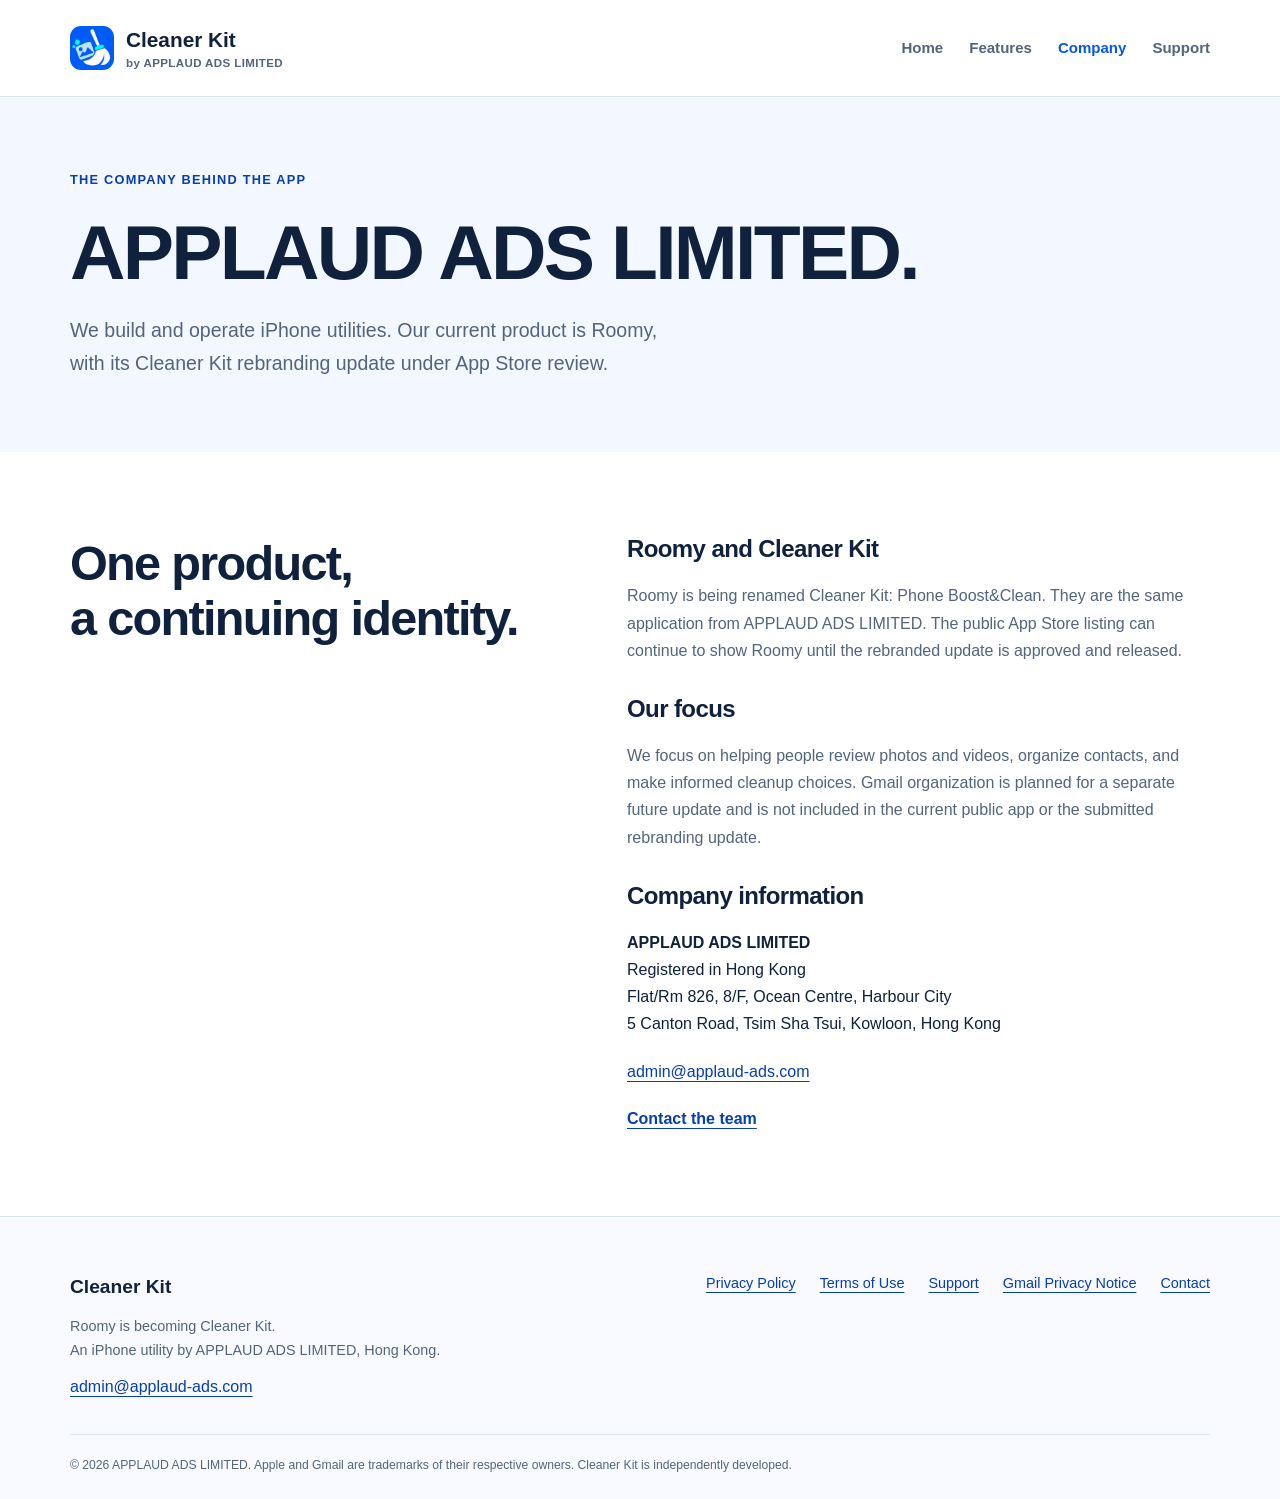
==== commit 8dc3bb2e: "Refresh Cleaner Kit website and add future Gmail privacy notice Replace outdated product pages with " ====
--- a/about.html
+++ b/about.html
@@ -1,311 +1,31 @@
-<!DOCTYPE html>
-<html lang="en">
-<head>
-  <meta charset="utf-8">
-  <meta name="viewport" content="width=device-width, initial-scale=1">
-  <title>About — Applaud Ads Limited</title>
-  <meta name="description" content="Applaud Ads Limited is a small Hong Kong company building iOS utility apps and running its own ad monetization. Four people, one office, no inflated reach numbers.">
-  <meta name="theme-color" content="#f7f5f0">
-  <meta property="og:type" content="website">
-  <meta property="og:site_name" content="Applaud Ads Limited">
-  <meta property="og:title" content="About — Applaud Ads Limited">
-  <meta property="og:description" content="A small Hong Kong company building iOS utility apps and running its own ad monetization.">
-  <link rel="icon" href="assets/mark.svg" type="image/svg+xml">
-  <link rel="stylesheet" href="assets/styles.css?v=20261018">
-</head>
-<body id="top">
-  <a class="skip-link" href="#main">Skip to content</a>
-
-  <header class="site-header">
-    <div class="container header-inner">
-      <a class="brand" href="index.html">
-        <img src="assets/mark.svg" alt="" width="30" height="30">
-        <span>
-          <span class="brand-name">Applaud</span>
-          <span class="brand-sub">Ads Limited · Hong Kong</span>
-        </span>
-      </a>
-      <nav class="site-nav" aria-label="Primary">
-        <a href="index.html">Home</a>
-        <a href="about.html" aria-current="page">About</a>
-        <a href="products.html">Products</a>
-        <a href="privacy.html">Privacy</a>
-        <a href="terms.html">Terms</a>
-        <a href="contact.html">Contact</a>
-      </nav>
-    </div>
-  </header>
-
-  <main id="main">
-    <section class="page-hero">
-      <div class="container">
-        <p class="eyebrow">About the company</p>
-        <h1>A small company, on purpose.</h1>
-        <p class="lead">Applaud Ads Limited builds and operates iOS utility apps from Hong Kong. The team is four people. The product line is three apps. The plan is to keep both numbers modest and the work careful.</p>
-        <div class="page-hero-meta">
-          <span>Applaud Ads Limited</span>
-          <span class="sep" aria-hidden="true">/</span>
-          <span>Incorporated in Hong Kong, 2024</span>
-          <span class="sep" aria-hidden="true">/</span>
-          <span>UTC+8</span>
-        </div>
-      </div>
-    </section>
-
-    <section class="section">
-      <div class="container about-grid">
-        <div>
-          <h2>What we actually do.</h2>
-          <p>We make small tools for people who work with mobile apps, and we pay for them with advertising. That is the whole business. There is no network to join, no agency retainer, no dashboard sold to other publishers.</p>
-          <p>The apps come first. BannerGuard checks ad layouts before release. AdLens keeps ad revenue numbers readable without a spreadsheet. RetentionKit tracks a few retention checkpoints without a data warehouse. Each one solves a problem we kept running into ourselves.</p>
-          <p>The ad stack is ours as well: mediation between Google AdMob and Meta Audience Network, frequency caps per app, consent handling, and reporting at placement level. We built it in-house because it is the only way to explain where the money and the data actually go.</p>
-        </div>
-        <div class="company-card" aria-label="Company details">
-          <dl>
-            <div class="spec-row">
-              <dt>Legal name</dt>
-              <dd>Applaud Ads Limited</dd>
-            </div>
-            <div class="spec-row">
-              <dt>Jurisdiction</dt>
-              <dd>Hong Kong SAR</dd>
-            </div>
-            <div class="spec-row">
-              <dt>Incorporated</dt>
-              <dd>2024</dd>
-            </div>
-            <div class="spec-row">
-              <dt>Team</dt>
-              <dd>4 people</dd>
-            </div>
-            <div class="spec-row">
-              <dt>Products</dt>
-              <dd>3 apps (2 shipping, 1 beta)</dd>
-            </div>
-            <div class="spec-row">
-              <dt>Ad partners</dt>
-              <dd>Google AdMob, Meta Audience Network</dd>
-            </div>
-            <div class="spec-row">
-              <dt>Registered address</dt>
-              <dd>Flat/Rm 826, 8/F, Ocean Centre, Harbour City, 5 Canton Road, Tsim Sha Tsui, Kowloon, Hong Kong</dd>
-            </div>
-            <div class="spec-row">
-              <dt>Contact</dt>
-              <dd><a href="mailto:admin@applaud-ads.com">admin@applaud-ads.com</a></dd>
-            </div>
-          </dl>
-        </div>
-      </div>
-    </section>
-
-    <section class="section section--surface">
-      <div class="container split">
-        <div class="split-head">
-          <p class="eyebrow">Why Hong Kong</p>
-          <h2>A practical base, not a slogan.</h2>
-        </div>
-        <div>
-          <p class="lead">Hong Kong is where the company is incorporated, where its records sit, and where the office is. It is also a sensible time zone for working with ad partners and app platforms that operate across Asia and the United States.</p>
-          <p class="mt-16 muted">We do not claim to be a global operation. The company is registered in Tsim Sha Tsui; the work happens wherever the laptop is open. Being explicit about that is more useful to a reviewer, a partner or a customer than a map full of pins.</p>
-          <div class="callout"><strong>Visits:</strong> the address is a working correspondence address. Please email before sending documents or visiting; we do not keep regular public hours.</div>
-        </div>
-      </div>
-    </section>
-
-    <section class="section">
-      <div class="container split">
-        <div class="split-head">
-          <p class="eyebrow">History</p>
-          <h2>How we got here.</h2>
-          <p>Short version: one test app, one shipped tool, then the parts needed to run both properly.</p>
-        </div>
-        <ol class="timeline">
-          <li>
-            <span class="timeline-year">2024</span>
-            <div>
-              <h3>Incorporated in Hong Kong</h3>
-              <p>Applaud Ads Limited is registered. The first internal ad stack is written against a single test app, mostly to learn what the mediation layer could and could not report.</p>
-            </div>
-          </li>
-          <li>
-            <span class="timeline-year">2025 Q1</span>
-            <div>
-              <h3>BannerGuard 1.0</h3>
-              <p>The first public app. It started as a checklist for banner ads that overlapped safe areas and tap targets in our own builds, and became a standalone checker.</p>
-            </div>
-          </li>
-          <li>
-            <span class="timeline-year">2025 Q4</span>
-            <div>
-              <h3>Mediation moves in-house</h3>
-              <p>Google AdMob and Meta Audience Network are integrated through our own mediation layer. Reporting moves from blended totals to placement-level numbers.</p>
-            </div>
-          </li>
-          <li>
-            <span class="timeline-year">2026 Q2</span>
-            <div>
-              <h3>AdLens 1.0</h3>
-              <p>A pocket dashboard for daily impressions, revenue, eCPM and ARPDAU. Built from the spreadsheets we were keeping by hand; the numbers stay on the phone.</p>
-            </div>
-          </li>
-          <li>
-            <span class="timeline-year">2026 Q3</span>
-            <div>
-              <h3>RetentionKit enters beta</h3>
-              <p>Cohort checkpoints for D1, D7 and D30, compared release over release, without a warehouse. Closed beta by email request.</p>
-            </div>
-          </li>
-        </ol>
-      </div>
-    </section>
-
-    <section class="section section--surface">
-      <div class="container">
-        <div class="section-head">
-          <div>
-            <p class="eyebrow">The team</p>
-            <h2>Four roles. No layers.</h2>
-          </div>
-          <p>We do not publish stock headshots or invented executive titles. This is how the work is divided, and everyone — including the person reading this — can be reached at the same address.</p>
-        </div>
-
-        <div class="role-grid">
-          <article class="role">
-            <h3>Product &amp; iOS engineering</h3>
-            <p>Two people. App design, Swift, the shared SDK, release engineering and the parts of the ad stack that decide when a placement may load.</p>
-          </article>
-          <article class="role">
-            <h3>Design &amp; quality</h3>
-            <p>One person. Interface design, accessibility checks, device testing and the unglamorous pass that happens before anything goes to review.</p>
-          </article>
-          <article class="role">
-            <h3>Monetization &amp; analytics</h3>
-            <p>One person. Mediation settings, ad partner relationships, placement reports and the weekly look at whether the numbers mean anything.</p>
-          </article>
-          <article class="role">
-            <h3>Support &amp; company admin</h3>
-            <p>Shared across the four of us. Privacy requests, App Store review questions and the inbox that starts with <span class="mono">admin@</span>.</p>
-          </article>
-        </div>
-      </div>
-    </section>
-
-    <section class="section">
-      <div class="container split">
-        <div class="split-head">
-          <p class="eyebrow">Principles</p>
-          <h2>Rules we can still explain in a year.</h2>
-          <p>None of these are unusual. They are written down so that growth pressure has something to push against.</p>
-        </div>
-        <div>
-          <div class="principle">
-            <span class="principle-num" aria-hidden="true">01</span>
-            <div>
-              <h3>One tool, finished.</h3>
-              <p>We would rather maintain one app that survives a year than ship five that get deleted in a week. New products have to earn their place in the line.</p>
-            </div>
-          </div>
-          <div class="principle">
-            <span class="principle-num" aria-hidden="true">02</span>
-            <div>
-              <h3>Every ad has a ceiling.</h3>
-              <p>Frequency caps are set per app, not per revenue target. No forced video, no fake close buttons, no ads that imitate the interface.</p>
-            </div>
-          </div>
-          <div class="principle">
-            <span class="principle-num" aria-hidden="true">03</span>
-            <div>
-              <h3>Data we don't need is a liability.</h3>
-              <p>No accounts, no contact lists, no precise location. Advertising identifiers are handled per vendor and only where the platform permits it.</p>
-            </div>
-          </div>
-          <div class="principle">
-            <span class="principle-num" aria-hidden="true">04</span>
-            <div>
-              <h3>No partner gets a blank cheque.</h3>
-              <p>Every third-party SDK is reviewed before it ships: what it collects, when it starts, and what happens when a user declines tracking.</p>
-            </div>
-          </div>
-        </div>
-      </div>
-    </section>
-
-    <section class="section section--surface">
-      <div class="container about-grid">
-        <div>
-          <p class="eyebrow">Where we are</p>
-          <h2>Hong Kong, with the paperwork to match.</h2>
-          <p>Our registered address is in Tsim Sha Tsui, Kowloon. Questions about the company, privacy or a specific app can go to the same inbox.</p>
-          <div class="btn-row mt-24">
-            <a class="btn" href="contact.html">Contact us</a>
-            <a class="btn btn--ghost" href="products.html">See the products</a>
-          </div>
-        </div>
-        <address class="address">
-          <strong>Applaud Ads Limited</strong><br>
-          Flat/Rm 826, 8/F, Ocean Centre<br>
-          Harbour City, 5 Canton Road<br>
-          Tsim Sha Tsui, Kowloon<br>
-          Hong Kong<br>
-          <a href="mailto:admin@applaud-ads.com">admin@applaud-ads.com</a>
-        </address>
-      </div>
-    </section>
-
-    <section class="cta-band">
-      <div class="container cta-band-inner">
-        <div>
-          <p class="eyebrow">Next</p>
-          <h2>Want the longer answer?</h2>
-          <p>Company, product or privacy questions all reach the same small inbox. We answer within two business days, Hong Kong time.</p>
-        </div>
-        <div class="btn-row">
-          <a class="btn" href="mailto:admin@applaud-ads.com">Email us</a>
-        </div>
-      </div>
-    </section>
-  </main>
-
-  <footer class="site-footer">
-    <div class="container">
-      <div class="footer-grid">
-        <div class="footer-brand">
-          <a class="brand" href="index.html">
-            <img src="assets/mark.svg" alt="" width="30" height="30">
-            <span>
-              <span class="brand-name">Applaud</span>
-              <span class="brand-sub">Ads Limited · Hong Kong</span>
-            </span>
-          </a>
-          <p>An independent iOS studio building small utilities and running its own ad monetization. No network, no agency, no inflated reach numbers.</p>
-        </div>
-        <div class="footer-col">
-          <h2>Site</h2>
-          <a href="index.html">Home</a>
-          <a href="about.html">About</a>
-          <a href="products.html">Products</a>
-          <a href="contact.html">Contact</a>
-        </div>
-        <div class="footer-col">
-          <h2>Products</h2>
-          <a href="products.html#banner-guard">BannerGuard</a>
-          <a href="products.html#adlens">AdLens</a>
-          <a href="products.html#retentionkit">RetentionKit</a>
-        </div>
-        <div class="footer-col">
-          <h2>Legal</h2>
-          <a href="privacy.html">Privacy Policy</a>
-          <a href="terms.html">Terms of Use</a>
-          <a href="contact.html#privacy-requests">Privacy requests</a>
-          <a href="contact.html#app-review">App Store review</a>
-        </div>
-      </div>
-      <div class="footer-bottom">
-        <p>© 2026 Applaud Ads Limited · Hong Kong · admin@applaud-ads.com</p>
-        <a class="back-top" href="#top">Back to top</a>
-      </div>
-    </div>
-  </footer>
-</body>
-</html>
+<!doctype html>
+<html lang="en">
+<head>
+  <meta charset="utf-8">
+  <meta name="viewport" content="width=device-width, initial-scale=1">
+  <title>About APPLAUD ADS LIMITED — Maker of Roomy &amp; Cleaner Kit</title>
+  <meta name="description" content="APPLAUD ADS LIMITED is the Hong Kong company behind Roomy and its upcoming Cleaner Kit update.">
+  <meta name="theme-color" content="#0755ed">
+  <link rel="canonical" href="https://applaud-ads.com/about.html">
+  <link rel="icon" type="image/png" href="favicon.png">
+  <link rel="apple-touch-icon" href="cleaner-kit-icon.png">
+  <link rel="stylesheet" href="site.css?v=20261119">
+  <meta property="og:type" content="website">
+  <meta property="og:site_name" content="Cleaner Kit · APPLAUD ADS LIMITED">
+  <meta property="og:title" content="About APPLAUD ADS LIMITED — Maker of Roomy &amp; Cleaner Kit">
+  <meta property="og:description" content="APPLAUD ADS LIMITED is the Hong Kong company behind Roomy and its upcoming Cleaner Kit update.">
+  <meta property="og:image" content="https://applaud-ads.com/cleaner-kit-icon.png">
+</head>
+<body id="top">
+  <a class="skip" href="#main">Skip to content</a>
+  <header class="header"><div class="wrap header-inner">
+    <a class="brand" href="index.html"><img src="cleaner-kit-icon.png" alt="" width="44" height="44"><span>Cleaner Kit<small>by APPLAUD ADS LIMITED</small></span></a>
+    <nav aria-label="Main navigation"><a href="index.html">Home</a><a href="products.html">Features</a><a href="about.html" aria-current="page">Company</a><a href="support.html">Support</a></nav>
+  </div></header>
+  <main id="main" class=""><section class="page-hero"><div class="wrap"><p class="eyebrow">The company behind the app</p><h1>APPLAUD ADS LIMITED.</h1><p class="lead">We build and operate iPhone utilities. Our current product is Roomy, with its Cleaner Kit rebranding update under App Store review.</p></div></section><section class="section"><div class="wrap principles"><div><h2>One product,<br>a continuing identity.</h2></div><div><h3>Roomy and Cleaner Kit</h3><p>Roomy is being renamed Cleaner Kit: Phone Boost&amp;Clean. They are the same application from APPLAUD ADS LIMITED. The public App Store listing can continue to show Roomy until the rebranded update is approved and released.</p><h3>Our focus</h3><p>We focus on helping people review photos and videos, organize contacts, and make informed cleanup choices. Gmail organization is planned for a separate future update and is not included in the current public app or the submitted rebranding update.</p><h3>Company information</h3><address><strong>APPLAUD ADS LIMITED</strong><br>Registered in Hong Kong<br>Flat/Rm 826, 8/F, Ocean Centre, Harbour City<br>5 Canton Road, Tsim Sha Tsui, Kowloon, Hong Kong</address><p><a href="mailto:admin@applaud-ads.com">admin@applaud-ads.com</a></p><a class="text-link" href="contact.html">Contact the team</a></div></div></section></main>
+  <footer class="footer"><div class="wrap footer-grid">
+    <div><strong>Cleaner Kit</strong><p>Roomy is becoming Cleaner Kit.<br>An iPhone utility by APPLAUD ADS LIMITED, Hong Kong.</p><a href="mailto:admin@applaud-ads.com">admin@applaud-ads.com</a></div>
+    <nav aria-label="Legal and support"><a href="privacy-policy.html">Privacy Policy</a><a href="terms-of-use.html">Terms of Use</a><a href="support.html">Support</a><a href="gmail-privacy.html">Gmail Privacy Notice</a><a href="contact.html">Contact</a></nav>
+  </div><div class="wrap copyright">© 2026 APPLAUD ADS LIMITED. Apple and Gmail are trademarks of their respective owners. Cleaner Kit is independently developed.</div></footer>
+</body>
+</html>
--- a/site.css
+++ b/site.css
@@ -0,0 +1,126 @@
+/* 统一新官网的视觉配置。 / Shared visual tokens for the updated website. */
+:root {
+  --blue: #0755ed;
+  --blue-dark: #073eb0;
+  --ink: #10213e;
+  --muted: #53647d;
+  --line: #dbe4f1;
+  --wash: #f3f7ff;
+  --surface: #ffffff;
+  --radius: 24px;
+  --width: 1140px;
+  --font: -apple-system, BlinkMacSystemFont, "Segoe UI", Arial, sans-serif;
+}
+* { box-sizing: border-box; }
+html { scroll-behavior: smooth; -webkit-text-size-adjust: 100%; color-scheme: light; }
+body { margin: 0; font: 1rem/1.7 var(--font); color: var(--ink); background: var(--surface); }
+img { display: block; max-width: 100%; height: auto; }
+a { color: var(--blue-dark); text-underline-offset: 4px; }
+a:hover { color: var(--blue); }
+p { margin: 0 0 1.25rem; color: var(--muted); }
+h1, h2, h3 { margin: 0 0 1.2rem; line-height: 1.12; letter-spacing: -.035em; }
+h1 { font-size: clamp(2.9rem, 6vw, 5.4rem); font-weight: 750; }
+h2 { font-size: clamp(2rem, 3.8vw, 3.35rem); font-weight: 720; }
+h3 { font-size: 1.5rem; letter-spacing: -.025em; }
+address { font-style: normal; margin-bottom: 1.25rem; }
+strong { color: var(--ink); }
+code { font-size: .95rem; overflow-wrap: anywhere; }
+:focus-visible { outline: 3px solid #14afb9; outline-offset: 5px; border-radius: 4px; }
+[id] { scroll-margin-top: 28px; }
+.wrap { width: min(calc(100% - 64px), var(--width)); margin-inline: auto; }
+.narrow { max-width: 790px; }
+.skip { position: absolute; top: -100px; left: 16px; padding: 10px 18px; z-index: 10; background: white; }
+.skip:focus { top: 12px; }
+.header { border-bottom: 1px solid var(--line); background: white; }
+.header-inner { min-height: 96px; display: flex; align-items: center; justify-content: space-between; gap: 28px; }
+.brand { display: inline-flex; align-items: center; gap: 12px; text-decoration: none; color: var(--ink); font-size: 1.3rem; font-weight: 750; line-height: 1.3; }
+.brand img { width: 44px; height: 44px; border-radius: 11px; }
+.brand small { display: block; margin-top: 3px; font-size: .72rem; letter-spacing: .035em; font-weight: 600; color: var(--muted); }
+.header nav { display: flex; flex-wrap: wrap; align-items: center; gap: 26px; }
+.header nav a { text-decoration: none; font-size: .94rem; font-weight: 600; color: var(--muted); padding: 10px 0; }
+.header nav a[aria-current] { color: var(--blue); }
+.hero { padding: 76px 0 44px; background: linear-gradient(160deg, #fff 32%, #edf4ff 100%); }
+.hero-grid { display: grid; grid-template-columns: 1.25fr .8fr; gap: 72px; align-items: center; }
+.eyebrow { margin-bottom: 18px; color: var(--blue-dark); font-size: .8rem; letter-spacing: .095em; text-transform: uppercase; font-weight: 750; }
+.lead { max-width: 620px; font-size: 1.22rem; line-height: 1.7; }
+.actions { display: flex; gap: 12px; flex-wrap: wrap; margin: 28px 0 20px; }
+.button { display: inline-flex; align-items: center; justify-content: center; min-height: 50px; padding: 12px 22px; border: 1px solid var(--blue); border-radius: 13px; color: white; background: var(--blue); text-decoration: none; text-align: center; font-size: .94rem; font-weight: 650; }
+.button:hover { background: var(--blue-dark); color: white; }
+.button.secondary { background: white; border-color: #c7d6ed; color: var(--ink); }
+.button.secondary:hover { border-color: var(--blue); color: var(--blue); }
+.fine { font-size: .84rem; max-width: 520px; }
+.brand-art { text-align: center; padding: 12px; }
+.brand-art img { width: 330px; margin: 0 auto 22px; border-radius: 25%; box-shadow: 0 30px 70px #0755ed24; }
+.brand-art p { font-size: .86rem; color: var(--blue-dark); }
+.release { margin-top: 42px; border-top: 1px solid #cedcf2; padding-top: 22px; font-size: .88rem; line-height: 1.7; color: var(--muted); }
+.release strong { margin-right: 5px; }
+.section { padding: 84px 0; border-bottom: 1px solid var(--line); }
+.section-intro { max-width: 640px; margin-bottom: 38px; }
+.section-intro p:last-child { margin-bottom: 0; }
+.features { display: grid; grid-template-columns: repeat(3, minmax(0, 1fr)); gap: 22px; }
+.feature { padding: 30px; border: 1px solid var(--line); border-radius: var(--radius); background: white; }
+.feature h2 { font-size: 1.65rem; }
+.feature h3 { max-width: 14ch; }
+.feature p:last-child { margin-bottom: 0; }
+.feature p { font-size: .98rem; }
+.feature .eyebrow { font-size: .76rem; }
+.section-end { margin: 28px 0 0; }
+.text-link { display: inline-block; font-weight: 650; }
+.principles { display: grid; grid-template-columns: .9fr 1.1fr; gap: 80px; }
+.principles h3:not(:first-child) { margin-top: 32px; }
+.mail-section { background: var(--wash); }
+.mail-grid { display: grid; grid-template-columns: 1fr .9fr; gap: 90px; align-items: start; }
+.badge { display: inline-block; border: 1px solid #bed2f6; padding: 6px 12px; background: #e6efff; color: var(--blue-dark); font-size: .78rem; font-weight: 700; border-radius: 99px; margin-bottom: 24px; }
+.mail-points { border-top: 1px solid #cbdaf0; }
+.mail-points > div { padding: 24px 0; border-bottom: 1px solid #cbdaf0; }
+.mail-points strong { font-size: 1.12rem; }
+.mail-points p { margin: 8px 0 0; }
+.final-callout { max-width: 800px; text-align: center; }
+.final-callout .actions { justify-content: center; }
+.final-callout .button { margin-top: 8px; }
+.page-hero { padding: 72px 0 52px; background: var(--wash); }
+.page-hero h1 { max-width: 900px; }
+.notice { border: 1px solid #c7d9f5; border-radius: 18px; padding: 26px; background: var(--wash); margin: 30px 0; }
+.notice p { margin-top: 12px; }
+.notice p:last-child { margin-bottom: 0; }
+.reading { padding: 64px 0 76px; }
+.reading h1 { font-size: clamp(2.6rem, 5vw, 4rem); }
+.reading h2 { font-size: 1.7rem; line-height: 1.25; margin-top: 42px; }
+.reading .date { font-size: .9rem; }
+.reading p { overflow-wrap: anywhere; }
+.footer { padding: 54px 0 24px; background: #f8faff; }
+.footer-grid { display: grid; grid-template-columns: 1fr 1fr; gap: 40px; }
+.footer strong { font-size: 1.2rem; }
+.footer p { font-size: .9rem; margin: 10px 0; }
+.footer nav { display: flex; flex-wrap: wrap; gap: 12px 24px; align-content: start; justify-content: flex-end; font-size: .9rem; }
+.copyright { margin-top: 34px; padding-top: 20px; border-top: 1px solid var(--line); font-size: .76rem; color: var(--muted); }
+@media (max-width: 900px) {
+  .hero-grid { gap: 32px; grid-template-columns: 1.2fr .8fr; }
+  .brand-art img { width: 265px; }
+  .features { grid-template-columns: repeat(2, minmax(0, 1fr)); }
+  .principles, .mail-grid { gap: 42px; }
+  .header nav { gap: 18px; }
+}
+@media (max-width: 650px) {
+  .wrap { width: calc(100% - 36px); }
+  .header-inner { flex-direction: column; align-items: flex-start; gap: 6px; padding-block: 18px 10px; }
+  .header nav { width: 100%; gap: 24px; }
+  .header nav a { font-size: .88rem; }
+  .hero, .page-hero { padding-top: 42px; }
+  .hero-grid, .principles, .mail-grid, .features, .footer-grid { grid-template-columns: 1fr; }
+  .hero-grid { gap: 28px; }
+  .lead { font-size: 1.1rem; }
+  .brand-art { padding: 12px 0 0; }
+  .brand-art img { width: 200px; }
+  .release { margin-top: 22px; }
+  .section { padding: 52px 0; }
+  .feature { padding: 25px; }
+  .feature h3 { max-width: none; }
+  .principles { gap: 24px; }
+  .mail-grid { gap: 30px; }
+  .footer nav { justify-content: flex-start; }
+  .reading { padding-block: 42px; }
+  .notice { padding: 20px; }
+  .button { padding-inline: 17px; }
+}
+@media (prefers-reduced-motion: reduce) { html { scroll-behavior: auto; } }
